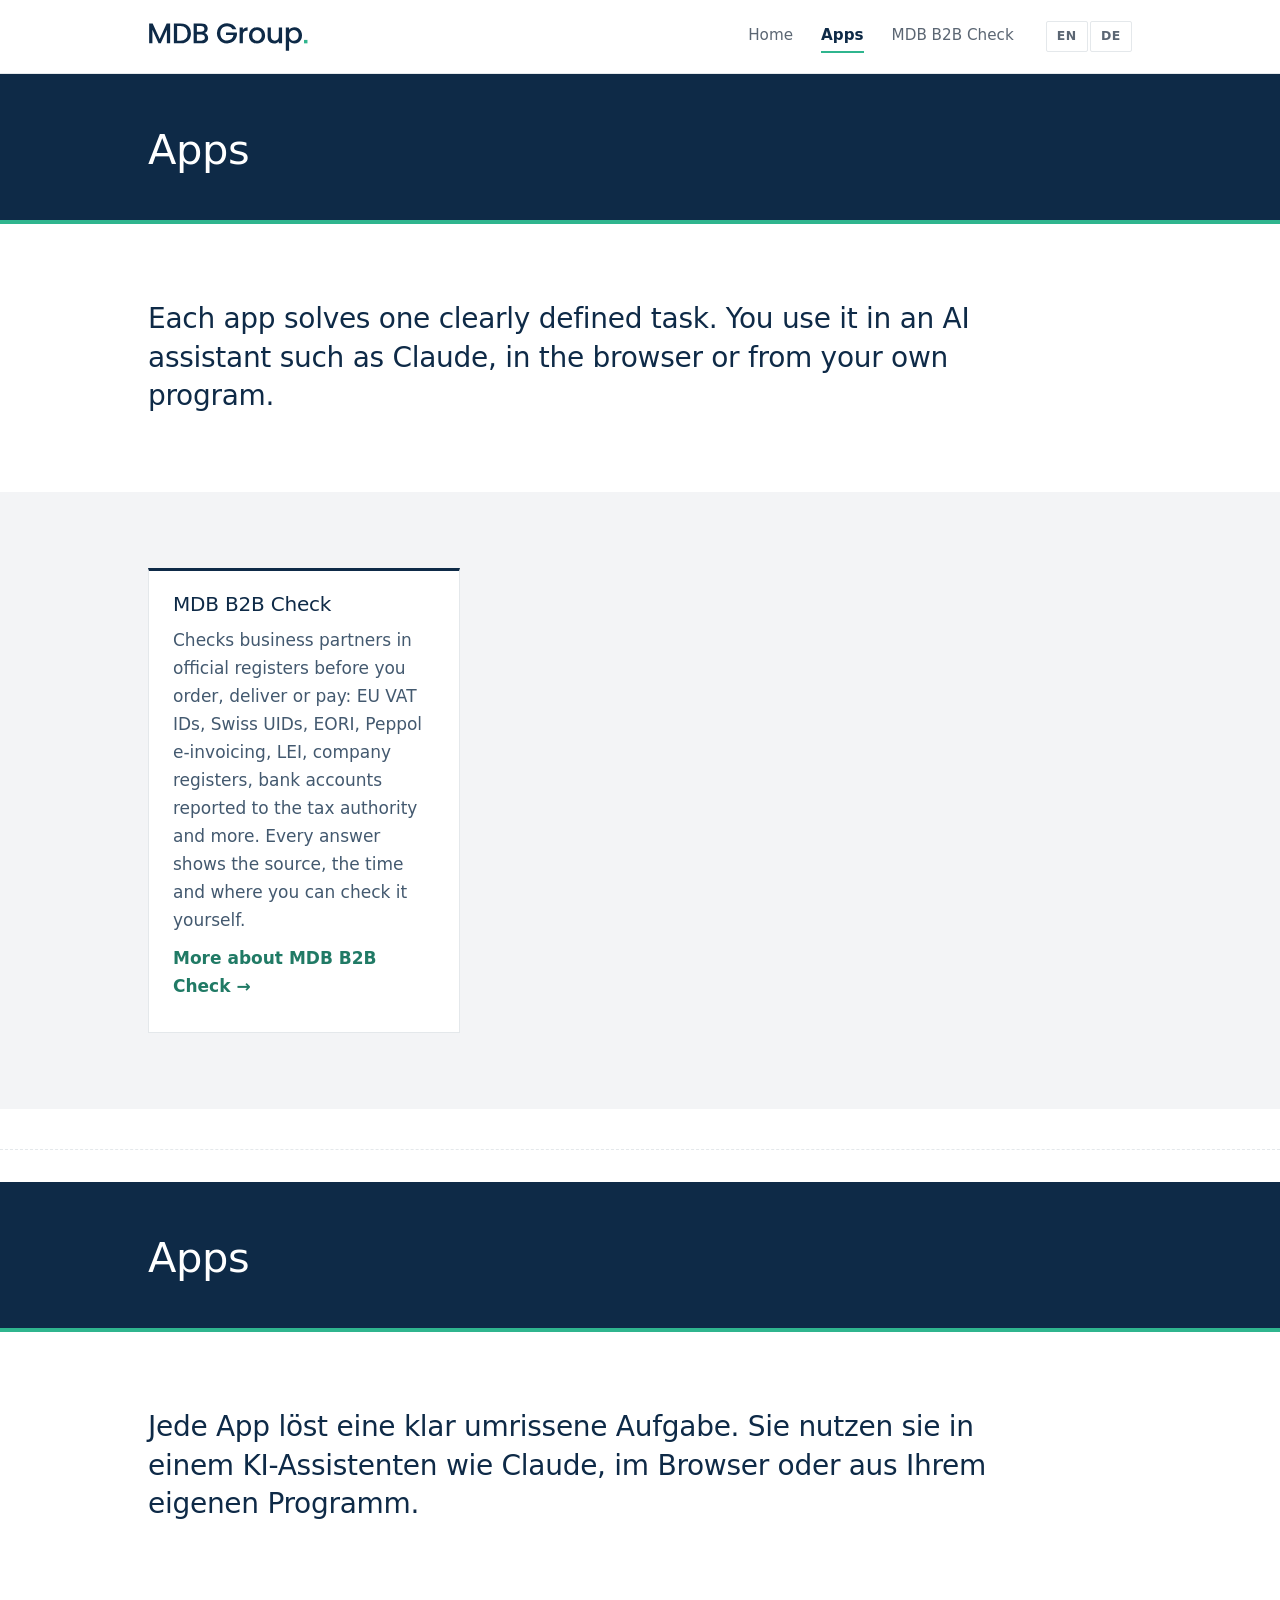
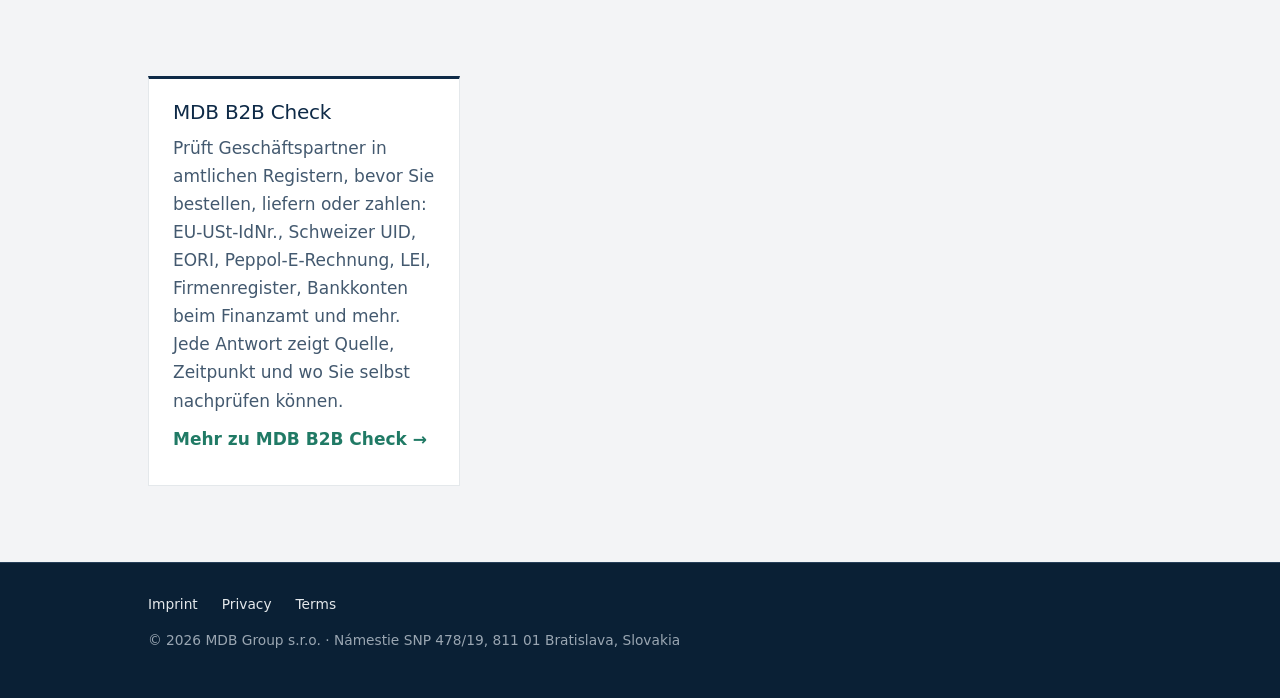
==== apps/index.html @ aedfeaa8 "Navigation: main menu Home, Apps, MDB B2B Check; breadcrumb and app menu on the app pages Marco's wi" ====
<!DOCTYPE html>
<html lang="en">
<head>
<meta charset="utf-8">
<meta http-equiv="Content-Security-Policy" content="default-src 'none'; script-src 'self'; style-src 'self'; img-src 'self' data:; font-src 'self'; manifest-src 'self'; base-uri 'none'; form-action 'none'">
<meta name="referrer" content="strict-origin-when-cross-origin">
<link rel="icon" href="/favicon.ico" sizes="48x48">
<link rel="icon" href="/favicon.svg" type="image/svg+xml">
<link rel="icon" href="/favicon-32.png" sizes="32x32" type="image/png">
<link rel="apple-touch-icon" href="/apple-touch-icon.png">
<link rel="manifest" href="/site.webmanifest">
<meta name="theme-color" content="#0E2A47">
<link rel="canonical" href="https://mdb-group.info/apps/">
<meta property="og:type" content="website">
<meta property="og:site_name" content="MDB Group">
<meta property="og:title" content="Apps – MDB Group">
<meta property="og:description" content="Apps by MDB Group: focused tools that solve one task each, in AI assistants such as Claude, in the browser and from your own programs.">
<meta property="og:url" content="https://mdb-group.info/apps/">
<meta property="og:image" content="https://mdb-group.info/og-image.png">
<meta property="og:image:width" content="1200">
<meta property="og:image:height" content="630">
<meta name="twitter:card" content="summary_large_image">
<meta name="viewport" content="width=device-width, initial-scale=1">
<title>Apps – MDB Group</title>
<meta name="description" content="Apps by MDB Group: focused tools that solve one task each, in AI assistants such as Claude, in the browser and from your own programs.">
<link rel="stylesheet" href="/assets/site.css">
<script src="/assets/lang.js"></script>
</head>
<body class="home app">
<a class="skip" href="#main"><span lang="en">Skip to content</span><span lang="de">Zum Inhalt</span></a>
<header><div class="wrap">
<a class="logo" href="/" aria-label="MDB Group, home"><svg aria-hidden="true" focusable="false" xmlns="http://www.w3.org/2000/svg" viewBox="3.5 25.6 563.0 104.6"><path d="M80.7 30.5V100.0H69.3V52.4L48.1 100.0H40.2L18.900000000000002 52.4V100.0H7.5V30.5H19.8L44.2 85.0L68.5 30.5ZM153.3 65.5Q153.3 76.1 148.75 83.9Q144.2 91.7 135.85 95.85Q127.5 100.0 116.4 100.0H93.7V30.5H116.4Q127.5 30.5 135.85 34.75Q144.2 39.0 148.75 46.95Q153.3 54.9 153.3 65.5ZM141.60000000000002 65.5Q141.60000000000002 53.4 135.10000000000002 46.599999999999994Q128.60000000000002 39.8 116.4 39.8H105.10000000000001V90.7H116.4Q128.60000000000002 90.7 135.10000000000002 84.1Q141.60000000000002 77.5 141.60000000000002 65.5ZM213.20000000000002 81.3Q213.20000000000002 86.6 210.45000000000002 90.85Q207.70000000000002 95.1 202.5 97.55Q197.3 100.0 190.40000000000003 100.0H162.60000000000002V30.5H189.10000000000002Q196.20000000000002 30.5 201.3 32.9Q206.40000000000003 35.3 209.00000000000003 39.349999999999994Q211.60000000000002 43.4 211.60000000000002 48.4Q211.60000000000002 54.4 208.40000000000003 58.4Q205.20000000000002 62.4 199.8 64.3Q205.40000000000003 65.3 209.3 70.19999999999999Q213.20000000000002 75.1 213.20000000000002 81.3ZM174.00000000000003 59.699999999999996H188.10000000000002Q193.70000000000002 59.699999999999996 196.85000000000002 57.14999999999999Q200.00000000000003 54.599999999999994 200.00000000000003 49.8Q200.00000000000003 45.099999999999994 196.85000000000002 42.449999999999996Q193.70000000000002 39.8 188.10000000000002 39.8H174.00000000000003ZM201.8 80.1Q201.8 75.0 198.3 72.0Q194.8 69.0 189.00000000000003 69.0H174.00000000000003V90.7H189.40000000000003Q195.20000000000002 90.7 198.5 87.9Q201.8 85.1 201.8 80.1ZM297.90000000000003 50.5Q295.20000000000005 45.3 290.40000000000003 42.65Q285.6 40.0 279.3 40.0Q272.40000000000003 40.0 267.0 43.099999999999994Q261.6 46.199999999999996 258.55 51.89999999999999Q255.50000000000003 57.599999999999994 255.50000000000003 65.1Q255.50000000000003 72.6 258.55 78.35Q261.6 84.1 267.0 87.19999999999999Q272.40000000000003 90.3 279.3 90.3Q288.6 90.3 294.40000000000003 85.1Q300.20000000000005 79.9 301.5 71.0H275.40000000000003V61.9H313.70000000000005V70.8Q312.6 78.9 307.95000000000005 85.7Q303.3 92.5 295.85 96.55Q288.40000000000003 100.6 279.3 100.6Q269.5 100.6 261.4 96.05Q253.3 91.5 248.55 83.4Q243.8 75.3 243.8 65.1Q243.8 54.9 248.55 46.8Q253.3 38.699999999999996 261.45000000000005 34.14999999999999Q269.6 29.599999999999994 279.3 29.599999999999994Q290.40000000000003 29.599999999999994 299.05000000000007 35.05Q307.70000000000005 40.5 311.6 50.5ZM350.8 44.0V55.8H347.90000000000003Q341.20000000000005 55.8 337.75 59.2Q334.3 62.6 334.3 71.0V100.0H322.90000000000003V44.9H334.3V52.9Q336.8 48.699999999999996 340.95000000000005 46.349999999999994Q345.1 44.0 350.8 44.0ZM355.6000000000001 72.4Q355.6000000000001 64.0 359.30000000000007 57.5Q363.00000000000006 51.0 369.4000000000001 47.5Q375.80000000000007 44.0 383.70000000000005 44.0Q391.6000000000001 44.0 398.0000000000001 47.5Q404.4000000000001 51.0 408.1000000000001 57.5Q411.80000000000007 64.0 411.80000000000007 72.4Q411.80000000000007 80.8 408.00000000000006 87.3Q404.20000000000005 93.8 397.6500000000001 97.35Q391.1000000000001 100.9 383.20000000000005 100.9Q375.4000000000001 100.9 369.1000000000001 97.35Q362.80000000000007 93.8 359.20000000000005 87.35Q355.6000000000001 80.9 355.6000000000001 72.4ZM400.1000000000001 72.4Q400.1000000000001 66.4 397.80000000000007 62.25Q395.50000000000006 58.099999999999994 391.70000000000005 56.0Q387.9000000000001 53.9 383.50000000000006 53.9Q379.1000000000001 53.9 375.3500000000001 56.0Q371.6000000000001 58.099999999999994 369.4000000000001 62.25Q367.20000000000005 66.4 367.20000000000005 72.4Q367.20000000000005 81.3 371.75000000000006 86.15Q376.30000000000007 91.0 383.20000000000005 91.0Q387.6000000000001 91.0 391.45000000000005 88.9Q395.30000000000007 86.8 397.70000000000005 82.6Q400.1000000000001 78.4 400.1000000000001 72.4ZM471.0000000000001 44.9V100.0H459.6000000000001V93.5Q456.9000000000001 96.9 452.55000000000007 98.85Q448.2000000000001 100.8 443.30000000000007 100.8Q436.80000000000007 100.8 431.6500000000001 98.1Q426.50000000000006 95.4 423.55000000000007 90.1Q420.6000000000001 84.8 420.6000000000001 77.3V44.9H431.9000000000001V75.6Q431.9000000000001 83.0 435.6000000000001 86.95Q439.30000000000007 90.9 445.7000000000001 90.9Q452.1000000000001 90.9 455.8500000000001 86.95Q459.6000000000001 83.0 459.6000000000001 75.6V44.9ZM514.6000000000001 44.0Q521.8000000000001 44.0 527.7500000000001 47.55Q533.7000000000002 51.099999999999994 537.1000000000001 57.5Q540.5000000000001 63.9 540.5000000000001 72.2Q540.5000000000001 80.5 537.1000000000001 87.05Q533.7000000000002 93.6 527.7500000000001 97.25Q521.8000000000001 100.9 514.6000000000001 100.9Q508.3000000000001 100.9 503.4000000000001 98.35Q498.5000000000001 95.8 495.4000000000001 92.0V126.2H484.0000000000001V44.9H495.4000000000001V53.0Q498.3000000000001 49.199999999999996 503.3000000000001 46.599999999999994Q508.3000000000001 44.0 514.6000000000001 44.0ZM512.1000000000001 53.9Q507.8000000000001 53.9 503.95000000000016 56.099999999999994Q500.10000000000014 58.3 497.7500000000001 62.49999999999999Q495.4000000000001 66.69999999999999 495.4000000000001 72.4Q495.4000000000001 78.1 497.7500000000001 82.35Q500.10000000000014 86.6 503.95000000000016 88.8Q507.8000000000001 91.0 512.1000000000001 91.0Q516.5000000000001 91.0 520.3500000000001 88.75Q524.2000000000002 86.5 526.5500000000002 82.2Q528.9000000000001 77.9 528.9000000000001 72.2Q528.9000000000001 66.5 526.5500000000002 62.349999999999994Q524.2000000000002 58.199999999999996 520.3500000000001 56.05Q516.5000000000001 53.9 512.1000000000001 53.9Z" fill="#0E2A47"/><rect x="547.5" y="88.0" width="12" height="12" fill="#2FB58E"/></svg></a>
<nav aria-label="Main"><a href="/"><span lang="en">Home</span><span lang="de">Start</span></a><a href="/apps/" aria-current="page"><span lang="en">Apps</span><span lang="de">Apps</span></a><a href="/apps/b2b-check/"><span lang="en">MDB B2B Check</span><span lang="de">MDB B2B Check</span></a></nav>
<div class="lang" role="group" aria-label="Language"><button type="button" data-l="en">EN</button><button type="button" data-l="de">DE</button></div>
</div></header>
<main id="main"><div lang="en">
<section class="pagehead"><div class="wrap"><h1>Apps</h1></div></section>
<section class="section"><div class="wrap"><p class="statement">Each app solves one clearly defined task. You use it in an AI assistant such as Claude, in the browser or from your own program.</p></div></section>
<section class="section tint"><div class="wrap"><div class="cards"><a class="card tile" href="/apps/b2b-check/"><h3>MDB B2B Check</h3><p>Checks business partners in official registers before you order, deliver or pay: EU VAT IDs, Swiss UIDs, EORI, Peppol e-invoicing, LEI, company registers, bank accounts reported to the tax authority and more. Every answer shows the source, the time and where you can check it yourself.</p><p class="more">More about MDB B2B Check →</p></a></div></div></section>
</div>
<div lang="de">
<section class="pagehead"><div class="wrap"><h1>Apps</h1></div></section>
<section class="section"><div class="wrap"><p class="statement">Jede App löst eine klar umrissene Aufgabe. Sie nutzen sie in einem KI-Assistenten wie Claude, im Browser oder aus Ihrem eigenen Programm.</p></div></section>
<section class="section tint"><div class="wrap"><div class="cards"><a class="card tile" href="/apps/b2b-check/"><h3>MDB B2B Check</h3><p>Prüft Geschäftspartner in amtlichen Registern, bevor Sie bestellen, liefern oder zahlen: EU-USt-IdNr., Schweizer UID, EORI, Peppol-E-Rechnung, LEI, Firmenregister, Bankkonten beim Finanzamt und mehr. Jede Antwort zeigt Quelle, Zeitpunkt und wo Sie selbst nachprüfen können.</p><p class="more">Mehr zu MDB B2B Check →</p></a></div></div></section>
</div></main>
<footer><div class="wrap"><a href="/imprint.html"><span lang="en">Imprint</span><span lang="de">Impressum</span></a><a href="/privacy.html"><span lang="en">Privacy</span><span lang="de">Datenschutz</span></a><a href="/terms.html"><span lang="en">Terms</span><span lang="de">Nutzungsbedingungen</span></a><p>© 2026 MDB Group s.r.o. · Námestie SNP 478/19, 811 01 Bratislava, Slovakia</p></div></footer>
</body>
</html>
---- assets/site.css ----
/* MDB Group website: shared stylesheet for the app pages. The first part is copied unchanged from index.html. */
@font-face{font-family:"Inter";src:url(/fonts/inter-400.woff2) format("woff2");font-weight:400;font-style:normal;font-display:swap}
@font-face{font-family:"Inter";src:url(/fonts/inter-600.woff2) format("woff2");font-weight:500 700;font-style:normal;font-display:swap}
@font-face{font-family:"Poppins";src:url(/fonts/poppins-500.woff2) format("woff2");font-weight:500;font-style:normal;font-display:swap}
@font-face{font-family:"Poppins";src:url(/fonts/poppins-700.woff2) format("woff2");font-weight:600 700;font-style:normal;font-display:swap}

:root{--petrol:#0E2A47;--deep:#0A2035;--amber:#2FB58E;--paper:#FFFFFF;--tint:#F3F4F6;--ink:#1B2430;--muted:#5B6673;--line:#E4E8EB;--accent:#207A65;
--sans:system-ui,-apple-system,"Segoe UI",Roboto,Helvetica,Arial,sans-serif}
*{box-sizing:border-box}
html{-webkit-text-size-adjust:100%}
body{margin:0;background:var(--paper);color:var(--ink);font-family:var(--sans);font-size:17px;line-height:1.65}
.wrap{max-width:1040px;margin:0 auto;padding:0 28px}
header{background:#fff;border-bottom:1px solid var(--line)}
header .wrap{display:flex;flex-wrap:wrap;gap:10px 32px;align-items:center;padding-top:20px;padding-bottom:20px}
.logo{display:flex;align-items:center;font-weight:700;font-size:1.2rem;letter-spacing:-.01em;color:var(--petrol);text-decoration:none}
.logo::before{content:"";width:16px;height:16px;background:var(--amber);margin-right:11px;border-radius:2px;box-shadow:6px 6px 0 -1px var(--petrol)}
nav{display:flex;flex-wrap:wrap;gap:4px 28px;font-size:.95rem;margin-left:auto}
nav a{color:var(--muted);text-decoration:none;padding:3px 0;border-bottom:2px solid transparent}
nav a:hover{color:var(--ink)}
nav a[aria-current]{color:var(--petrol);font-weight:600;border-bottom-color:var(--amber)}
.lang{display:flex;gap:2px}
.lang button{font:inherit;font-size:.78rem;font-weight:600;letter-spacing:.05em;padding:4px 10px;border:1px solid var(--line);background:#fff;color:var(--muted);cursor:pointer;border-radius:3px}
.lang button[aria-pressed="true"]{background:var(--petrol);border-color:var(--petrol);color:#fff}
h1,h2,h3{letter-spacing:-.02em;line-height:1.15}
p,ul,dl{margin:0 0 14px}
ul{padding-left:22px}
dl{display:grid;grid-template-columns:minmax(130px,max-content) 1fr;gap:8px 28px}
dt{color:var(--muted)}dd{margin:0}
a{color:var(--accent)}
.note{font-size:.85rem;color:var(--muted)}
.pagehead{background:var(--petrol);color:#fff;padding:52px 0 46px;border-bottom:4px solid var(--amber)}
.pagehead h1{font-size:2.6rem;font-weight:700;margin:0;color:#fff}
.pagehead [lang="de"]{border-color:#263F59}
body:not(.home) main{padding:48px 0 80px}
body:not(.home) main .wrap>div[lang]{max-width:780px}
body:not(.home) main h2{font-size:1.3rem;font-weight:700;color:var(--petrol);margin:36px 0 8px}
body:not(.home) main h3{font-size:1.05rem;margin:24px 0 6px}
.hero{background:var(--petrol);color:#FFFFFF;padding:84px 0 92px;overflow:hidden}
.hero .wrap{display:grid;grid-template-columns:1.3fr .7fr;gap:40px;align-items:center}
.eyebrow{font-size:.8rem;font-weight:700;letter-spacing:.16em;text-transform:uppercase;color:var(--amber);margin:0 0 22px}
.hero h1{font-size:3.4rem;line-height:1.07;letter-spacing:-.03em;font-weight:700;margin:0 0 26px;color:#fff}
.hero .lead{color:#E4E8EB;font-size:1.2rem;max-width:560px;margin:0 0 34px}
.btn{display:inline-block;background:var(--amber);color:var(--petrol);font-weight:700;text-decoration:none;padding:13px 26px;border-radius:3px}
.btn:hover{background:#4CBF9E}
.art{width:100%;height:auto;max-width:340px;justify-self:end}
.section{padding:76px 0}
.section.tint{background:var(--tint)}
.section.deep{background:var(--deep);color:#FFFFFF}
.label{font-size:.8rem;font-weight:700;letter-spacing:.16em;text-transform:uppercase;color:var(--accent);margin:0 0 18px}
.deep .label{color:var(--amber)}
.statement{font-size:1.75rem;line-height:1.38;letter-spacing:-.015em;font-weight:500;max-width:840px;margin:0;color:var(--petrol)}
.trio{display:grid;grid-template-columns:repeat(3,1fr);gap:44px;margin-top:8px}
.trio>div{border-top:3px solid var(--petrol);padding-top:20px}
.num{font-size:.9rem;font-weight:700;color:var(--accent);letter-spacing:.08em}
.trio h3{font-size:1.25rem;margin:6px 0 10px;color:var(--petrol)}
.trio p{color:#43596F;margin:0}
.platforms{display:flex;flex-wrap:wrap;gap:6px 14px;align-items:baseline;font-size:2.4rem;font-weight:700;letter-spacing:-.025em;color:var(--petrol);margin:0 0 20px}
.platforms i{font-style:normal;color:var(--amber)}
.section .note{max-width:700px}
.deep p{margin:0 0 10px}
.mail{font-size:2rem;font-weight:700;letter-spacing:-.02em;color:#fff;text-decoration:none;border-bottom:3px solid var(--amber)}
.mail:hover{color:var(--amber)}
.deep .sub{color:#C5CCD3;margin-bottom:22px}
footer{background:var(--deep);color:#9AA6B2;padding:30px 0 46px;font-size:.86rem;border-top:1px solid #263F59}
footer a{color:#E4E8EB;margin-right:24px;text-decoration:none}
footer a:hover{color:#fff;text-decoration:underline}
footer p{margin:14px 0 0}
html.js.en [lang="de"], html.js.de [lang="en"]{display:none}
[lang="de"]{border-top:1px dashed var(--line);margin-top:40px;padding-top:32px}
html.js [lang="de"]{border:0;margin:0;padding:0}
nav span[lang="de"],footer span[lang="de"]{border:0;margin:0;padding:0}
html:not(.js) nav span[lang="de"],html:not(.js) footer span[lang="de"]{display:none}
a:focus-visible,button:focus-visible{outline:2px solid var(--amber);outline-offset:3px}
@media (max-width:860px){.hero .wrap{grid-template-columns:1fr}.art{display:none}.hero h1{font-size:2.5rem}.trio{grid-template-columns:1fr;gap:30px}.platforms{font-size:1.8rem}.statement{font-size:1.4rem}.mail{font-size:1.4rem}nav{margin-left:0}.section{padding:52px 0}.hero{padding:56px 0 60px}}
@media (max-width:600px){dl{grid-template-columns:1fr;gap:2px}dt{margin-top:10px}.pagehead h1{font-size:2rem}}

:root[lang]{border:0!important;margin:0!important;padding:0!important}
.logo{display:block;line-height:0}.logo::before{display:none}.logo svg{height:46px;width:auto}
.skip{position:absolute;left:-9999px;top:0;background:#fff;color:var(--ink);padding:10px 16px;z-index:10}.skip:focus{left:12px;top:12px}
.nf{padding-top:72px;padding-bottom:96px;min-height:50vh}.nf p{max-width:620px;font-size:1.1rem}
@media print{header nav,.crumbs,.lang,.skip,.btn,.art,footer nav{display:none!important}
*{background:#fff!important;color:#000!important;box-shadow:none!important}
.pagehead,.hero,.section,.deep{padding:12px 0!important;border:0!important}
.pagehead h1,.hero h1{color:#000!important;font-size:22pt!important}
a{text-decoration:underline}a[href^="http"]::after{content:" (" attr(href) ")";font-size:9pt}
html.js.en [lang="de"],html.js.de [lang="en"]{display:none!important}
body{font-size:11pt}.wrap{max-width:none;padding:0}}

:root{--sans:"Inter",system-ui,-apple-system,"Segoe UI",Roboto,Helvetica,Arial,sans-serif;--head:"Poppins","Inter",system-ui,Arial,sans-serif}
h1,h2,.statement,.platforms,.mail{font-family:var(--head)}
h1,h2,h3{letter-spacing:-.01em}
.hero h1{font-weight:700;letter-spacing:-.02em}
.pagehead h1{font-weight:500}
body:not(.home) main h2{font-weight:500;font-size:1.35rem}
.statement{font-weight:500;letter-spacing:-.01em}
.platforms{font-weight:500;letter-spacing:-.01em}
.platforms i{color:#279779}
.mail{font-weight:500}
.logo svg{height:30px;width:auto}
nav a[aria-current]{border-bottom-color:#2FB58E}
.btn{border-radius:2px}
.lang button{border-radius:2px}
.trio>div{border-top-color:#0E2A47}
a:focus-visible,button:focus-visible{outline-color:#279779}
.deep a:focus-visible,.hero a:focus-visible,footer a:focus-visible{outline-color:#2FB58E}
.art{max-width:300px}

/* ---------- App pages (A3, step W1) ---------- */
.btn2{display:inline-block;background:transparent;color:#fff;font-weight:700;text-decoration:none;padding:12px 24px;border:1px solid #fff;border-radius:2px}
.btn2:hover{background:#fff;color:var(--petrol)}
.btns{display:flex;flex-wrap:wrap;gap:12px}
.product .wrap{grid-template-columns:1.15fr .85fr;align-items:start}
.product h1{font-size:2.8rem}
.cards{display:grid;grid-template-columns:repeat(3,1fr);gap:24px}
.card{background:#fff;border:1px solid var(--line);border-top:3px solid var(--petrol);padding:22px 24px}
.card h2,.card h3{font-family:var(--head);font-weight:500;font-size:1.25rem;color:var(--petrol);margin:0 0 10px}
.card p,.card ul{color:#43596F;margin:0 0 10px}
.card ul{padding-left:18px}
.card li{margin:0 0 4px}
/* Breadcrumb and menu of an app (below the header on the pages of an app) */
.crumbs{background:var(--tint);border-bottom:1px solid var(--line);font-size:.875rem}
.crumbs .wrap{display:flex;flex-wrap:wrap;gap:6px 28px;align-items:center;justify-content:space-between;padding-top:10px;padding-bottom:10px}
.crumbs nav{margin:0;font-size:inherit;gap:4px 22px}
.crumbs ol{list-style:none;display:flex;flex-wrap:wrap;gap:4px 8px;margin:0;padding:0}
.crumbs li+li::before{content:"\203A";margin-right:8px;color:var(--muted)}
.crumbs ol a{text-decoration:underline;text-underline-offset:2px}
.crumbs ol [aria-current]{color:var(--petrol);font-weight:600}
.crumbs span[lang="de"]{border:0;margin:0;padding:0}
html:not(.js) .crumbs span[lang="de"]{display:none}
footer a[aria-current]{font-weight:600}
.tile{display:block;text-decoration:none;color:inherit}
.tile:hover h3,.tile:focus-visible h3{text-decoration:underline}
.tile .more{color:var(--accent);font-weight:600}
.facts{margin:0}
.facts dt{color:var(--petrol);font-weight:600}
.facts dd{margin:0 0 12px;color:#43596F}
.steps-list{padding-left:22px}
.steps-list li{margin:0 0 8px}
code,.addr{font-family:ui-monospace,SFMono-Regular,Menlo,Consolas,monospace;font-size:.92em;background:var(--tint);padding:2px 6px;border-radius:2px}
.addr{display:block;padding:12px 14px;font-size:1rem;word-break:break-all;border:1px solid var(--line);margin:0 0 14px}
/* try-it box */
.try{background:#fff;color:var(--ink);padding:22px 24px;border-radius:2px}
.try .label{color:var(--muted);letter-spacing:.08em;margin:0 0 10px}
.try form{display:flex;gap:10px;margin:0 0 12px}
.try input{flex:1;min-width:0;font:inherit;font-size:1.05rem;padding:11px 12px;border:1px solid #9AA6B2;border-radius:2px;color:var(--ink);background:#fff}
.try input:focus-visible{outline:2px solid #279779;outline-offset:1px}
.try button{font:inherit;font-weight:700;background:var(--amber);color:var(--petrol);border:0;padding:11px 20px;border-radius:2px;cursor:pointer}
.try button:hover{background:#4CBF9E}
.try button:disabled{opacity:.6;cursor:wait}
.try .hint{font-size:.85rem;color:var(--muted);margin:10px 0 0}
html:not(.js) .try form{display:none}
.out{border-top:1px solid var(--line);padding-top:12px;margin-top:4px}
.out:empty{display:none}
.res-head{display:flex;justify-content:space-between;gap:10px;align-items:flex-start}
.res-num{font-weight:600;color:var(--petrol)}
.res-name{font-weight:600;margin:6px 0 0}
.res-addr{white-space:pre-line;color:#43596F;margin:0}
.res-note{font-size:.9rem;color:#43596F;margin:8px 0 0}
.res-src{font-size:.85rem;color:var(--muted);margin:8px 0 0}
.res-err{color:#A3352B;margin:0}
.res-steps{font-size:.85rem;color:var(--muted);margin:6px 0 0}
.res-steps summary{cursor:pointer}
.res-steps ol{margin:6px 0 0;padding-left:20px}
/* result marks: always a word, never only a colour */
.mark{display:inline-block;font-size:.8rem;font-weight:700;padding:3px 9px;border-radius:2px;white-space:nowrap}
.mark.valid{color:#207A65;background:#E6F5F0}
.mark.unavailable{color:#8A5A00;background:#FBF1DC}
.mark.invalid{color:#A3352B;background:#FBE9E7}
.mark.format_error,.mark.unsupported{color:#5B6673;background:#F3F4F6}
@media (max-width:860px){.product .wrap{grid-template-columns:1fr}.product h1{font-size:2.2rem}.cards{grid-template-columns:1fr}}
@media (max-width:480px){.try form{flex-direction:column}.btns a{width:100%;text-align:center}}
@media print{.try{display:none!important}}
.narrow{max-width:780px}
.app .section h2{font-family:var(--head);font-weight:500;font-size:1.35rem;color:var(--petrol);margin:36px 0 8px}
.app .section .narrow>h2:first-child{margin-top:0}
.app .pagehead h1{font-weight:500}
/* footer links are written without spaces between them; inline-block lets them wrap on narrow screens */
footer a{display:inline-block}
@media (max-width:400px){.pagehead h1{font-size:1.6rem;-webkit-hyphens:auto;hyphens:auto}}
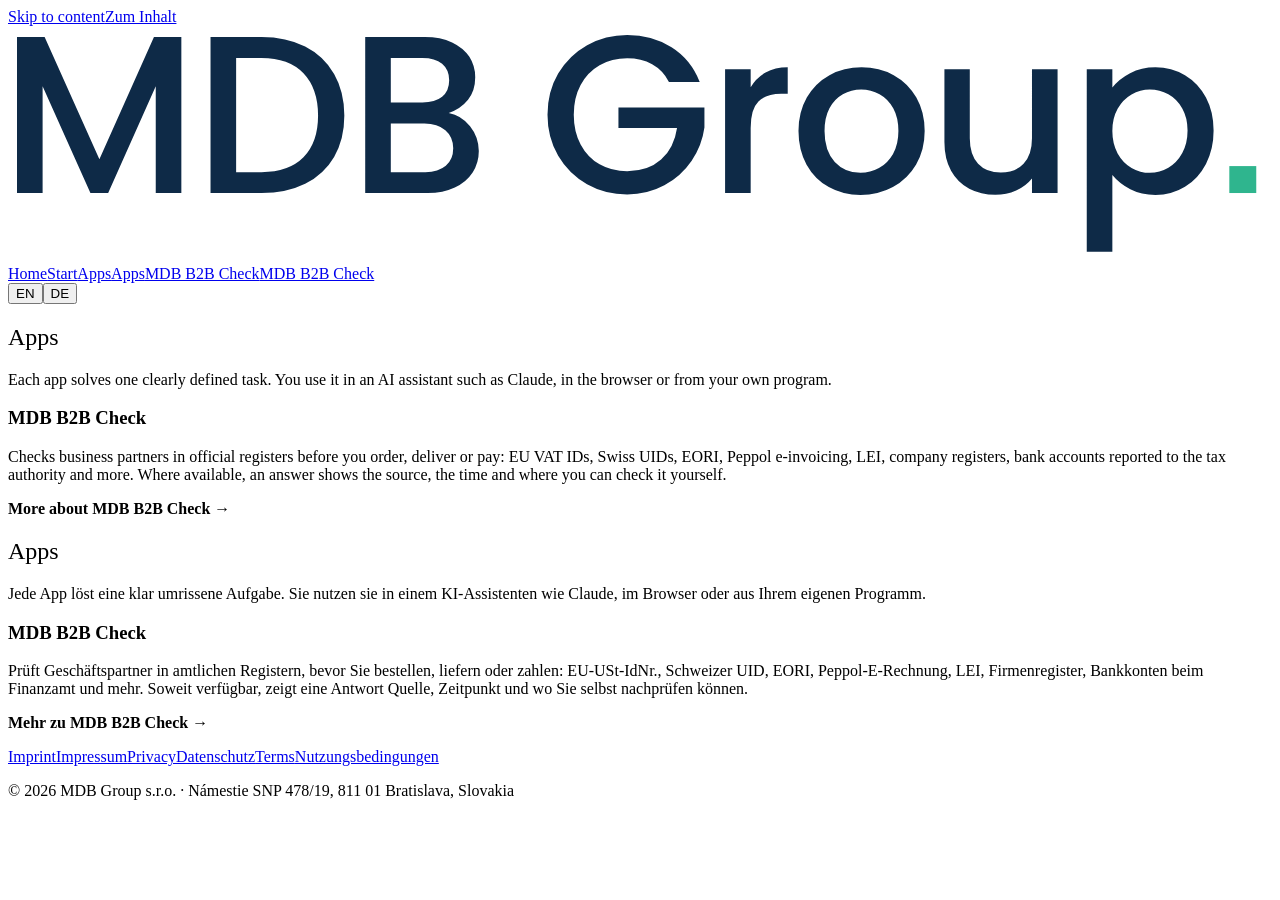
==== commit d38af308: "Privacy and product page: report corrections 1 and 2 (#395), state after MDB-apps #390 Log lines, in" ====
--- a/apps/index.html
+++ b/apps/index.html
@@ -36,12 +36,12 @@
 <main id="main"><div lang="en">
 <section class="pagehead"><div class="wrap"><h1>Apps</h1></div></section>
 <section class="section"><div class="wrap"><p class="statement">Each app solves one clearly defined task. You use it in an AI assistant such as Claude, in the browser or from your own program.</p></div></section>
-<section class="section tint"><div class="wrap"><div class="cards"><a class="card tile" href="/apps/b2b-check/"><h3>MDB B2B Check</h3><p>Checks business partners in official registers before you order, deliver or pay: EU VAT IDs, Swiss UIDs, EORI, Peppol e-invoicing, LEI, company registers, bank accounts reported to the tax authority and more. Every answer shows the source, the time and where you can check it yourself.</p><p class="more">More about MDB B2B Check →</p></a></div></div></section>
+<section class="section tint"><div class="wrap"><div class="cards"><a class="card tile" href="/apps/b2b-check/"><h3>MDB B2B Check</h3><p>Checks business partners in official registers before you order, deliver or pay: EU VAT IDs, Swiss UIDs, EORI, Peppol e-invoicing, LEI, company registers, bank accounts reported to the tax authority and more. Where available, an answer shows the source, the time and where you can check it yourself.</p><p class="more">More about MDB B2B Check →</p></a></div></div></section>
 </div>
 <div lang="de">
 <section class="pagehead"><div class="wrap"><h1>Apps</h1></div></section>
 <section class="section"><div class="wrap"><p class="statement">Jede App löst eine klar umrissene Aufgabe. Sie nutzen sie in einem KI-Assistenten wie Claude, im Browser oder aus Ihrem eigenen Programm.</p></div></section>
-<section class="section tint"><div class="wrap"><div class="cards"><a class="card tile" href="/apps/b2b-check/"><h3>MDB B2B Check</h3><p>Prüft Geschäftspartner in amtlichen Registern, bevor Sie bestellen, liefern oder zahlen: EU-USt-IdNr., Schweizer UID, EORI, Peppol-E-Rechnung, LEI, Firmenregister, Bankkonten beim Finanzamt und mehr. Jede Antwort zeigt Quelle, Zeitpunkt und wo Sie selbst nachprüfen können.</p><p class="more">Mehr zu MDB B2B Check →</p></a></div></div></section>
+<section class="section tint"><div class="wrap"><div class="cards"><a class="card tile" href="/apps/b2b-check/"><h3>MDB B2B Check</h3><p>Prüft Geschäftspartner in amtlichen Registern, bevor Sie bestellen, liefern oder zahlen: EU-USt-IdNr., Schweizer UID, EORI, Peppol-E-Rechnung, LEI, Firmenregister, Bankkonten beim Finanzamt und mehr. Soweit verfügbar, zeigt eine Antwort Quelle, Zeitpunkt und wo Sie selbst nachprüfen können.</p><p class="more">Mehr zu MDB B2B Check →</p></a></div></div></section>
 </div></main>
 <footer><div class="wrap"><a href="/imprint.html"><span lang="en">Imprint</span><span lang="de">Impressum</span></a><a href="/privacy.html"><span lang="en">Privacy</span><span lang="de">Datenschutz</span></a><a href="/terms.html"><span lang="en">Terms</span><span lang="de">Nutzungsbedingungen</span></a><p>© 2026 MDB Group s.r.o. · Námestie SNP 478/19, 811 01 Bratislava, Slovakia</p></div></footer>
 </body>
--- a/assets/site.css
+++ b/assets/site.css
@@ -1,133 +1,26 @@
-/* MDB Group website: shared stylesheet for the app pages. The first part is copied unchanged from index.html. */
-@font-face{font-family:"Inter";src:url(/fonts/inter-400.woff2) format("woff2");font-weight:400;font-style:normal;font-display:swap}
-@font-face{font-family:"Inter";src:url(/fonts/inter-600.woff2) format("woff2");font-weight:500 700;font-style:normal;font-display:swap}
-@font-face{font-family:"Poppins";src:url(/fonts/poppins-500.woff2) format("woff2");font-weight:500;font-style:normal;font-display:swap}
-@font-face{font-family:"Poppins";src:url(/fonts/poppins-700.woff2) format("woff2");font-weight:600 700;font-style:normal;font-display:swap}
-
-:root{--petrol:#0E2A47;--deep:#0A2035;--amber:#2FB58E;--paper:#FFFFFF;--tint:#F3F4F6;--ink:#1B2430;--muted:#5B6673;--line:#E4E8EB;--accent:#207A65;
---sans:system-ui,-apple-system,"Segoe UI",Roboto,Helvetica,Arial,sans-serif}
-*{box-sizing:border-box}
-html{-webkit-text-size-adjust:100%}
-body{margin:0;background:var(--paper);color:var(--ink);font-family:var(--sans);font-size:17px;line-height:1.65}
-.wrap{max-width:1040px;margin:0 auto;padding:0 28px}
-header{background:#fff;border-bottom:1px solid var(--line)}
-header .wrap{display:flex;flex-wrap:wrap;gap:10px 32px;align-items:center;padding-top:20px;padding-bottom:20px}
-.logo{display:flex;align-items:center;font-weight:700;font-size:1.2rem;letter-spacing:-.01em;color:var(--petrol);text-decoration:none}
-.logo::before{content:"";width:16px;height:16px;background:var(--amber);margin-right:11px;border-radius:2px;box-shadow:6px 6px 0 -1px var(--petrol)}
-nav{display:flex;flex-wrap:wrap;gap:4px 28px;font-size:.95rem;margin-left:auto}
-nav a{color:var(--muted);text-decoration:none;padding:3px 0;border-bottom:2px solid transparent}
-nav a:hover{color:var(--ink)}
-nav a[aria-current]{color:var(--petrol);font-weight:600;border-bottom-color:var(--amber)}
-.lang{display:flex;gap:2px}
-.lang button{font:inherit;font-size:.78rem;font-weight:600;letter-spacing:.05em;padding:4px 10px;border:1px solid var(--line);background:#fff;color:var(--muted);cursor:pointer;border-radius:3px}
-.lang button[aria-pressed="true"]{background:var(--petrol);border-color:var(--petrol);color:#fff}
-h1,h2,h3{letter-spacing:-.02em;line-height:1.15}
-p,ul,dl{margin:0 0 14px}
-ul{padding-left:22px}
-dl{display:grid;grid-template-columns:minmax(130px,max-content) 1fr;gap:8px 28px}
-dt{color:var(--muted)}dd{margin:0}
-a{color:var(--accent)}
-.note{font-size:.85rem;color:var(--muted)}
-.pagehead{background:var(--petrol);color:#fff;padding:52px 0 46px;border-bottom:4px solid var(--amber)}
-.pagehead h1{font-size:2.6rem;font-weight:700;margin:0;color:#fff}
-.pagehead [lang="de"]{border-color:#263F59}
-body:not(.home) main{padding:48px 0 80px}
-body:not(.home) main .wrap>div[lang]{max-width:780px}
-body:not(.home) main h2{font-size:1.3rem;font-weight:700;color:var(--petrol);margin:36px 0 8px}
-body:not(.home) main h3{font-size:1.05rem;margin:24px 0 6px}
-.hero{background:var(--petrol);color:#FFFFFF;padding:84px 0 92px;overflow:hidden}
-.hero .wrap{display:grid;grid-template-columns:1.3fr .7fr;gap:40px;align-items:center}
-.eyebrow{font-size:.8rem;font-weight:700;letter-spacing:.16em;text-transform:uppercase;color:var(--amber);margin:0 0 22px}
-.hero h1{font-size:3.4rem;line-height:1.07;letter-spacing:-.03em;font-weight:700;margin:0 0 26px;color:#fff}
-.hero .lead{color:#E4E8EB;font-size:1.2rem;max-width:560px;margin:0 0 34px}
-.btn{display:inline-block;background:var(--amber);color:var(--petrol);font-weight:700;text-decoration:none;padding:13px 26px;border-radius:3px}
-.btn:hover{background:#4CBF9E}
-.art{width:100%;height:auto;max-width:340px;justify-self:end}
-.section{padding:76px 0}
-.section.tint{background:var(--tint)}
-.section.deep{background:var(--deep);color:#FFFFFF}
-.label{font-size:.8rem;font-weight:700;letter-spacing:.16em;text-transform:uppercase;color:var(--accent);margin:0 0 18px}
-.deep .label{color:var(--amber)}
-.statement{font-size:1.75rem;line-height:1.38;letter-spacing:-.015em;font-weight:500;max-width:840px;margin:0;color:var(--petrol)}
-.trio{display:grid;grid-template-columns:repeat(3,1fr);gap:44px;margin-top:8px}
-.trio>div{border-top:3px solid var(--petrol);padding-top:20px}
-.num{font-size:.9rem;font-weight:700;color:var(--accent);letter-spacing:.08em}
-.trio h3{font-size:1.25rem;margin:6px 0 10px;color:var(--petrol)}
-.trio p{color:#43596F;margin:0}
-.platforms{display:flex;flex-wrap:wrap;gap:6px 14px;align-items:baseline;font-size:2.4rem;font-weight:700;letter-spacing:-.025em;color:var(--petrol);margin:0 0 20px}
-.platforms i{font-style:normal;color:var(--amber)}
-.section .note{max-width:700px}
-.deep p{margin:0 0 10px}
-.mail{font-size:2rem;font-weight:700;letter-spacing:-.02em;color:#fff;text-decoration:none;border-bottom:3px solid var(--amber)}
-.mail:hover{color:var(--amber)}
-.deep .sub{color:#C5CCD3;margin-bottom:22px}
-footer{background:var(--deep);color:#9AA6B2;padding:30px 0 46px;font-size:.86rem;border-top:1px solid #263F59}
-footer a{color:#E4E8EB;margin-right:24px;text-decoration:none}
-footer a:hover{color:#fff;text-decoration:underline}
-footer p{margin:14px 0 0}
-html.js.en [lang="de"], html.js.de [lang="en"]{display:none}
-[lang="de"]{border-top:1px dashed var(--line);margin-top:40px;padding-top:32px}
-html.js [lang="de"]{border:0;margin:0;padding:0}
-nav span[lang="de"],footer span[lang="de"]{border:0;margin:0;padding:0}
-html:not(.js) nav span[lang="de"],html:not(.js) footer span[lang="de"]{display:none}
-a:focus-visible,button:focus-visible{outline:2px solid var(--amber);outline-offset:3px}
-@media (max-width:860px){.hero .wrap{grid-template-columns:1fr}.art{display:none}.hero h1{font-size:2.5rem}.trio{grid-template-columns:1fr;gap:30px}.platforms{font-size:1.8rem}.statement{font-size:1.4rem}.mail{font-size:1.4rem}nav{margin-left:0}.section{padding:52px 0}.hero{padding:56px 0 60px}}
-@media (max-width:600px){dl{grid-template-columns:1fr;gap:2px}dt{margin-top:10px}.pagehead h1{font-size:2rem}}
-
-:root[lang]{border:0!important;margin:0!important;padding:0!important}
-.logo{display:block;line-height:0}.logo::before{display:none}.logo svg{height:46px;width:auto}
-.skip{position:absolute;left:-9999px;top:0;background:#fff;color:var(--ink);padding:10px 16px;z-index:10}.skip:focus{left:12px;top:12px}
-.nf{padding-top:72px;padding-bottom:96px;min-height:50vh}.nf p{max-width:620px;font-size:1.1rem}
-@media print{header nav,.crumbs,.lang,.skip,.btn,.art,footer nav{display:none!important}
-*{background:#fff!important;color:#000!important;box-shadow:none!important}
-.pagehead,.hero,.section,.deep{padding:12px 0!important;border:0!important}
-.pagehead h1,.hero h1{color:#000!important;font-size:22pt!important}
-a{text-decoration:underline}a[href^="http"]::after{content:" (" attr(href) ")";font-size:9pt}
-html.js.en [lang="de"],html.js.de [lang="en"]{display:none!important}
-body{font-size:11pt}.wrap{max-width:none;padding:0}}
-
-:root{--sans:"Inter",system-ui,-apple-system,"Segoe UI",Roboto,Helvetica,Arial,sans-serif;--head:"Poppins","Inter",system-ui,Arial,sans-serif}
-h1,h2,.statement,.platforms,.mail{font-family:var(--head)}
-h1,h2,h3{letter-spacing:-.01em}
-.hero h1{font-weight:700;letter-spacing:-.02em}
-.pagehead h1{font-weight:500}
-body:not(.home) main h2{font-weight:500;font-size:1.35rem}
-.statement{font-weight:500;letter-spacing:-.01em}
-.platforms{font-weight:500;letter-spacing:-.01em}
-.platforms i{color:#279779}
-.mail{font-weight:500}
-.logo svg{height:30px;width:auto}
-nav a[aria-current]{border-bottom-color:#2FB58E}
-.btn{border-radius:2px}
-.lang button{border-radius:2px}
-.trio>div{border-top-color:#0E2A47}
-a:focus-visible,button:focus-visible{outline-color:#279779}
-.deep a:focus-visible,.hero a:focus-visible,footer a:focus-visible{outline-color:#2FB58E}
-.art{max-width:300px}
-
-/* ---------- App pages (A3, step W1) ---------- */
-.btn2{display:inline-block;background:transparent;color:#fff;font-weight:700;text-decoration:none;padding:12px 24px;border:1px solid #fff;border-radius:2px}
-.btn2:hover{background:#fff;color:var(--petrol)}
-.btns{display:flex;flex-wrap:wrap;gap:12px}
-.product .wrap{grid-template-columns:1.15fr .85fr;align-items:start}
-.product h1{font-size:2.8rem}
-.cards{display:grid;grid-template-columns:repeat(3,1fr);gap:24px}
-.card{background:#fff;border:1px solid var(--line);border-top:3px solid var(--petrol);padding:22px 24px}
-.card h2,.card h3{font-family:var(--head);font-weight:500;font-size:1.25rem;color:var(--petrol);margin:0 0 10px}
-.card p,.card ul{color:#43596F;margin:0 0 10px}
-.card ul{padding-left:18px}
-.card li{margin:0 0 4px}
-/* Breadcrumb and menu of an app (below the header on the pages of an app) */
-.crumbs{background:var(--tint);border-bottom:1px solid var(--line);font-size:.875rem}
-.crumbs .wrap{display:flex;flex-wrap:wrap;gap:6px 28px;align-items:center;justify-content:space-between;padding-top:10px;padding-bottom:10px}
-.crumbs nav{margin:0;font-size:inherit;gap:4px 22px}
-.crumbs ol{list-style:none;display:flex;flex-wrap:wrap;gap:4px 8px;margin:0;padding:0}
-.crumbs li+li::before{content:"\203A";margin-right:8px;color:var(--muted)}
-.crumbs ol a{text-decoration:underline;text-underline-offset:2px}
-.crumbs ol [aria-current]{color:var(--petrol);font-weight:600}
-.crumbs span[lang="de"]{border:0;margin:0;padding:0}
-html:not(.js) .crumbs span[lang="de"]{display:none}
-footer a[aria-current]{font-weight:600}
+/* MDB Group website: rules of the app pages only (countries page, try-it box, result marks). Loaded after assets/mdb.css. */
+/* Page «Countries» */
+.how{padding-left:20px}.how li{margin:0 0 8px}
+.csearch{margin:0 0 14px}.csearch input{font:inherit;padding:8px 10px;border:1px solid var(--line);border-radius:3px;width:260px;max-width:100%;margin-left:8px}
+#ccount{color:var(--muted);font-size:.9rem;margin-left:10px}
+.ctab{overflow-x:auto;background:#fff;border:1px solid var(--line)}
+.ctab table{border-collapse:collapse;font-size:.88rem;min-width:820px;width:100%}
+.ctab th,.ctab td{border-bottom:1px solid var(--line);padding:7px 10px;text-align:left;vertical-align:top}
+.ctab thead th{background:var(--petrol);color:#fff;font-weight:600;position:sticky;top:0}
+.ctab thead small{display:block;font-weight:400;opacity:.75}
+.ctab tbody th{font-weight:600;color:var(--petrol);white-space:nowrap}
+.ctab td{color:#43596F}.ctab td.calc{color:var(--accent);font-weight:700}
+.ctab span[lang="de"],.legend span[lang="de"],.section.tint h2 span[lang="de"],.section.tint p span[lang="de"],.csearch span[lang="de"]{border:0;margin:0;padding:0}
+html:not(.js) .ctab span[lang="de"]{display:none}
+.legend{list-style:none;padding:0;columns:2;column-gap:32px}.legend li{margin:0 0 8px;break-inside:avoid;display:grid;grid-template-columns:130px 1fr;gap:10px}.legend b{color:var(--petrol)}
+@media (max-width:700px){.legend{columns:1}}
+.listed{margin-top:24px;background:#fff;border:1px solid var(--line);border-top:3px solid var(--petrol);padding:22px 24px}
+.listed h2{font-family:var(--head);font-weight:500;font-size:1.25rem;color:var(--petrol);margin:0 0 14px}
+.listed ul{list-style:none;margin:0;padding:0;display:grid;grid-template-columns:repeat(2,1fr);gap:14px 24px}
+.listed li{border-left:3px solid var(--accent);padding:2px 0 2px 14px}
+.listed li a{font-weight:600}
+.listed li span{display:block;color:#43596F}
+.listed .more{margin:16px 0 0;font-size:.95rem}
 .tile{display:block;text-decoration:none;color:inherit}
 .tile:hover h3,.tile:focus-visible h3{text-decoration:underline}
 .tile .more{color:var(--accent);font-weight:600}
@@ -167,7 +60,7 @@
 .mark.unavailable{color:#8A5A00;background:#FBF1DC}
 .mark.invalid{color:#A3352B;background:#FBE9E7}
 .mark.format_error,.mark.unsupported{color:#5B6673;background:#F3F4F6}
-@media (max-width:860px){.product .wrap{grid-template-columns:1fr}.product h1{font-size:2.2rem}.cards{grid-template-columns:1fr}}
+@media (max-width:860px){.product .wrap{grid-template-columns:1fr}.product h1{font-size:2.2rem}.cards{grid-template-columns:1fr}.listed ul{grid-template-columns:1fr}}
 @media (max-width:480px){.try form{flex-direction:column}.btns a{width:100%;text-align:center}}
 @media print{.try{display:none!important}}
 .narrow{max-width:780px}
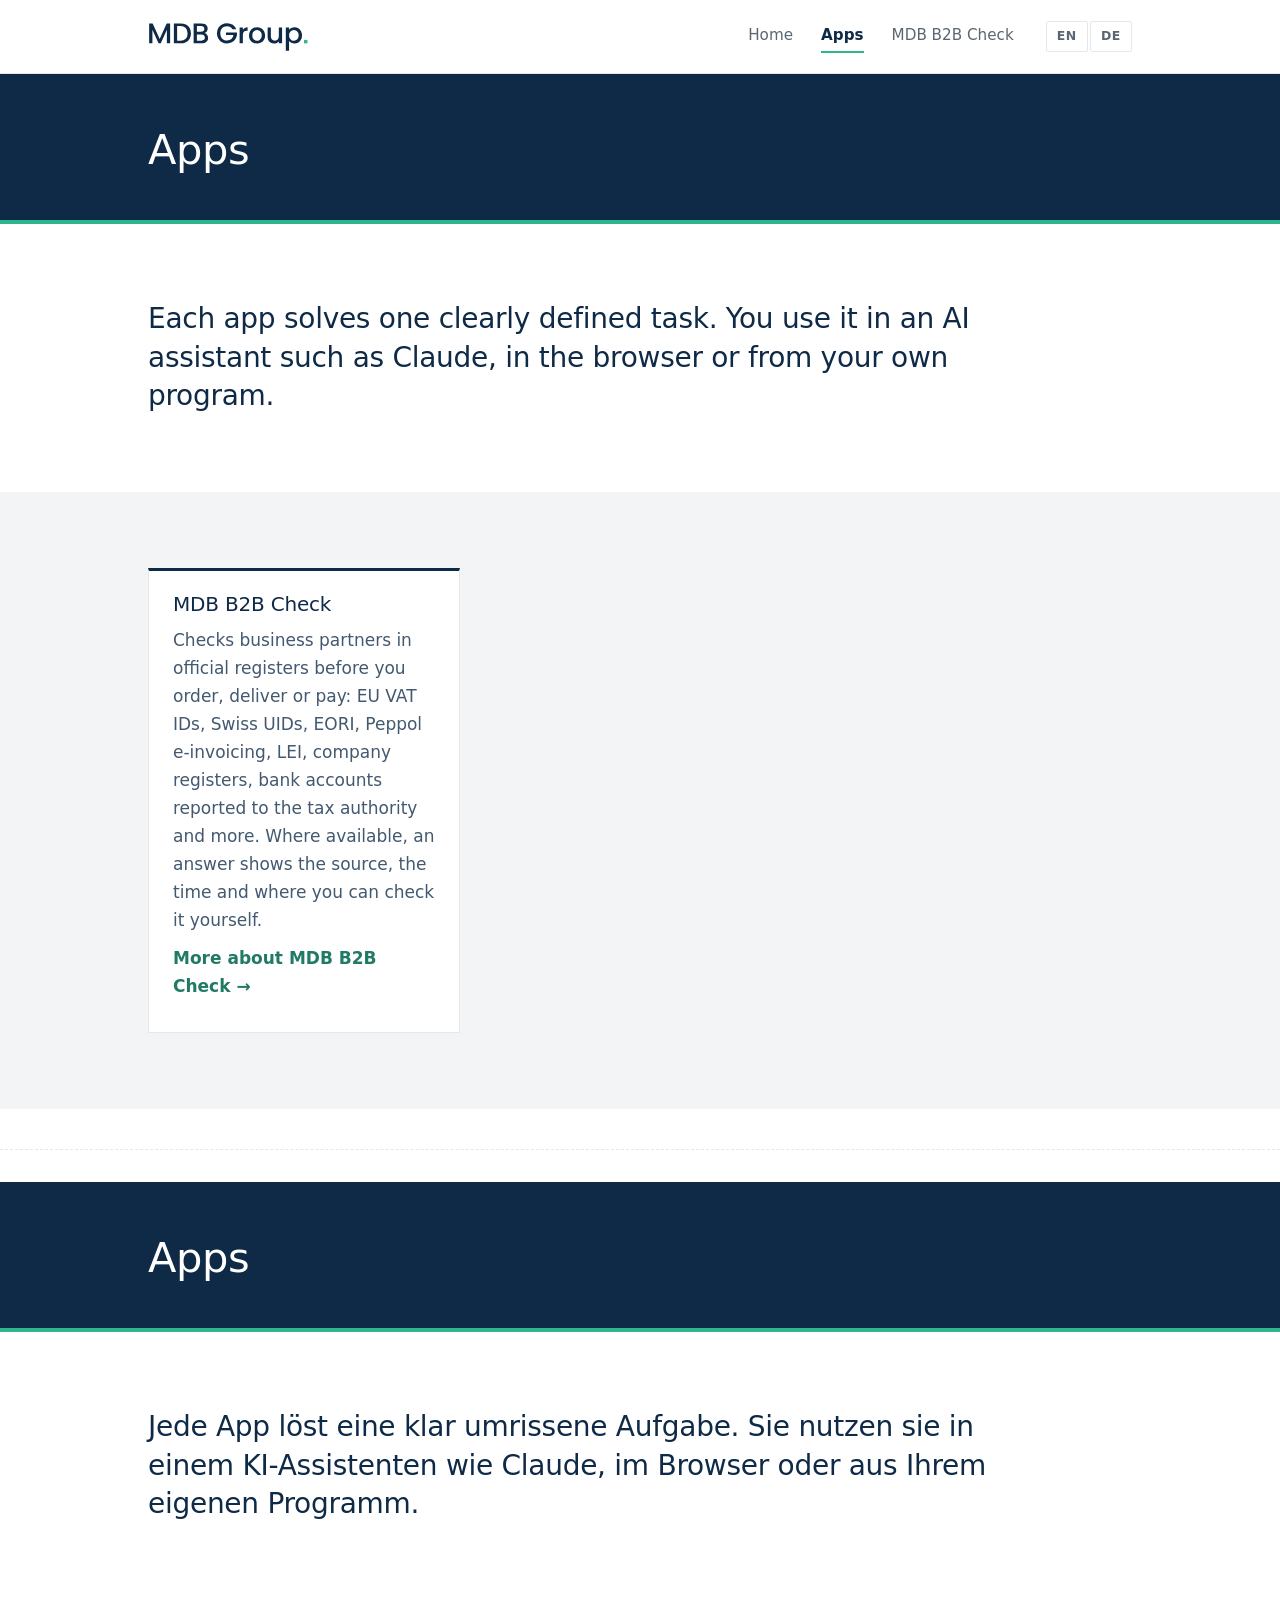
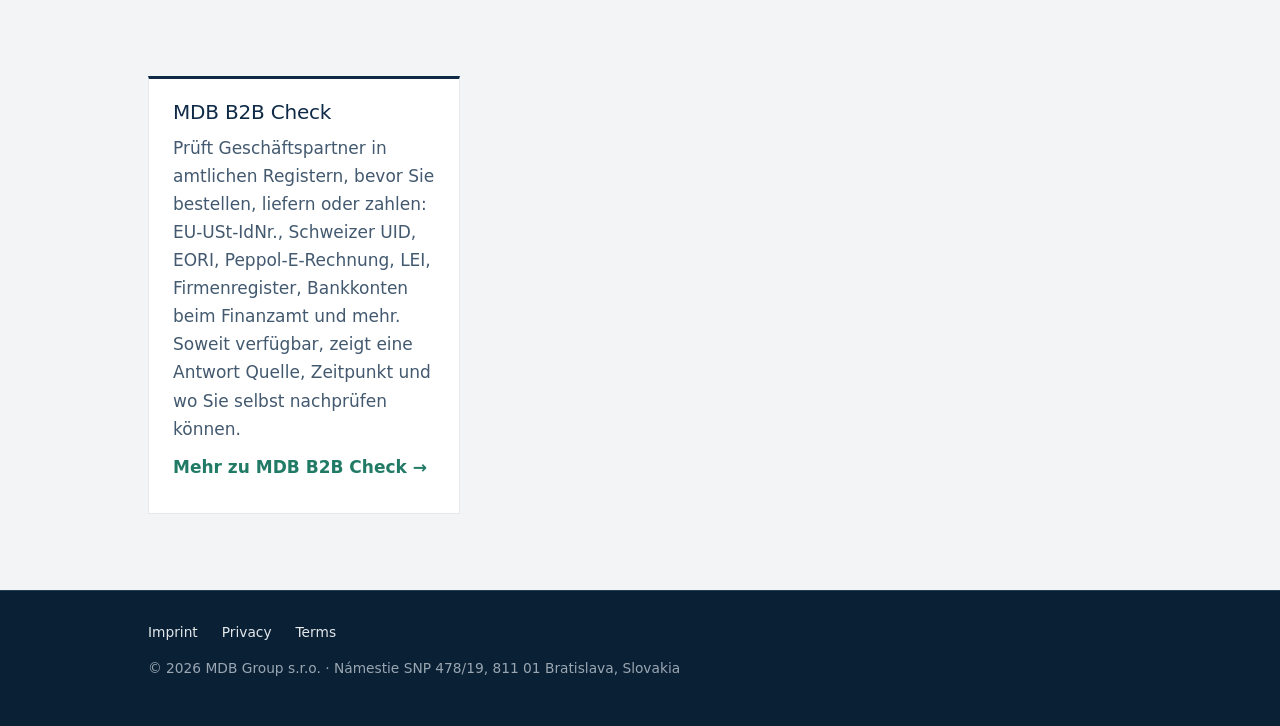
==== commit 6aa0fcec: "Merge pull request #7 from mdb-group-apps/feat/design-mdb-css App pages load the shared design asset" ====
--- a/apps/index.html
+++ b/apps/index.html
@@ -23,6 +23,7 @@
 <meta name="viewport" content="width=device-width, initial-scale=1">
 <title>Apps – MDB Group</title>
 <meta name="description" content="Apps by MDB Group: focused tools that solve one task each, in AI assistants such as Claude, in the browser and from your own programs.">
+<link rel="stylesheet" href="/assets/mdb.css">
 <link rel="stylesheet" href="/assets/site.css">
 <script src="/assets/lang.js"></script>
 </head>
--- a/assets/mdb.css
+++ b/assets/mdb.css
@@ -0,0 +1,133 @@
+/* MDB Group design: fonts, colours and building blocks shared by the pages of MDB Group (KONZEPT-DOKU, D-C, #161).
+   Source: MDB-apps design/mdb.css. The website keeps an exact copy in assets/mdb.css (tools/sync-design.mjs);
+   change it in MDB-apps, then copy. The first part is copied unchanged from index.html of the website.
+   Page-specific rules stay in each page's own stylesheet (website: assets/site.css), loaded after this file. */
+@font-face{font-family:"Inter";src:url(/fonts/inter-400.woff2) format("woff2");font-weight:400;font-style:normal;font-display:swap}
+@font-face{font-family:"Inter";src:url(/fonts/inter-600.woff2) format("woff2");font-weight:500 700;font-style:normal;font-display:swap}
+@font-face{font-family:"Poppins";src:url(/fonts/poppins-500.woff2) format("woff2");font-weight:500;font-style:normal;font-display:swap}
+@font-face{font-family:"Poppins";src:url(/fonts/poppins-700.woff2) format("woff2");font-weight:600 700;font-style:normal;font-display:swap}
+
+:root{--petrol:#0E2A47;--deep:#0A2035;--amber:#2FB58E;--paper:#FFFFFF;--tint:#F3F4F6;--ink:#1B2430;--muted:#5B6673;--line:#E4E8EB;--accent:#207A65;
+--sans:system-ui,-apple-system,"Segoe UI",Roboto,Helvetica,Arial,sans-serif}
+*{box-sizing:border-box}
+html{-webkit-text-size-adjust:100%}
+body{margin:0;background:var(--paper);color:var(--ink);font-family:var(--sans);font-size:17px;line-height:1.65}
+.wrap{max-width:1040px;margin:0 auto;padding:0 28px}
+header{background:#fff;border-bottom:1px solid var(--line)}
+header .wrap{display:flex;flex-wrap:wrap;gap:10px 32px;align-items:center;padding-top:20px;padding-bottom:20px}
+.logo{display:flex;align-items:center;font-weight:700;font-size:1.2rem;letter-spacing:-.01em;color:var(--petrol);text-decoration:none}
+.logo::before{content:"";width:16px;height:16px;background:var(--amber);margin-right:11px;border-radius:2px;box-shadow:6px 6px 0 -1px var(--petrol)}
+nav{display:flex;flex-wrap:wrap;gap:4px 28px;font-size:.95rem;margin-left:auto}
+nav a{color:var(--muted);text-decoration:none;padding:3px 0;border-bottom:2px solid transparent}
+nav a:hover{color:var(--ink)}
+nav a[aria-current]{color:var(--petrol);font-weight:600;border-bottom-color:var(--amber)}
+.lang{display:flex;gap:2px}
+.lang button{font:inherit;font-size:.78rem;font-weight:600;letter-spacing:.05em;padding:4px 10px;border:1px solid var(--line);background:#fff;color:var(--muted);cursor:pointer;border-radius:3px}
+.lang button[aria-pressed="true"]{background:var(--petrol);border-color:var(--petrol);color:#fff}
+h1,h2,h3{letter-spacing:-.02em;line-height:1.15}
+p,ul,dl{margin:0 0 14px}
+ul{padding-left:22px}
+dl{display:grid;grid-template-columns:minmax(130px,max-content) 1fr;gap:8px 28px}
+dt{color:var(--muted)}dd{margin:0}
+a{color:var(--accent)}
+.note{font-size:.85rem;color:var(--muted)}
+.pagehead{background:var(--petrol);color:#fff;padding:52px 0 46px;border-bottom:4px solid var(--amber)}
+.pagehead h1{font-size:2.6rem;font-weight:700;margin:0;color:#fff}
+.pagehead [lang="de"]{border-color:#263F59}
+body:not(.home) main{padding:48px 0 80px}
+body:not(.home) main .wrap>div[lang]{max-width:780px}
+body:not(.home) main h2{font-size:1.3rem;font-weight:700;color:var(--petrol);margin:36px 0 8px}
+body:not(.home) main h3{font-size:1.05rem;margin:24px 0 6px}
+.hero{background:var(--petrol);color:#FFFFFF;padding:84px 0 92px;overflow:hidden}
+.hero .wrap{display:grid;grid-template-columns:1.3fr .7fr;gap:40px;align-items:center}
+.eyebrow{font-size:.8rem;font-weight:700;letter-spacing:.16em;text-transform:uppercase;color:var(--amber);margin:0 0 22px}
+.hero h1{font-size:3.4rem;line-height:1.07;letter-spacing:-.03em;font-weight:700;margin:0 0 26px;color:#fff}
+.hero .lead{color:#E4E8EB;font-size:1.2rem;max-width:560px;margin:0 0 34px}
+.btn{display:inline-block;background:var(--amber);color:var(--petrol);font-weight:700;text-decoration:none;padding:13px 26px;border-radius:3px}
+.btn:hover{background:#4CBF9E}
+.art{width:100%;height:auto;max-width:340px;justify-self:end}
+.section{padding:76px 0}
+.section.tint{background:var(--tint)}
+.section.deep{background:var(--deep);color:#FFFFFF}
+.label{font-size:.8rem;font-weight:700;letter-spacing:.16em;text-transform:uppercase;color:var(--accent);margin:0 0 18px}
+.deep .label{color:var(--amber)}
+.statement{font-size:1.75rem;line-height:1.38;letter-spacing:-.015em;font-weight:500;max-width:840px;margin:0;color:var(--petrol)}
+.trio{display:grid;grid-template-columns:repeat(3,1fr);gap:44px;margin-top:8px}
+.trio>div{border-top:3px solid var(--petrol);padding-top:20px}
+.num{font-size:.9rem;font-weight:700;color:var(--accent);letter-spacing:.08em}
+.trio h3{font-size:1.25rem;margin:6px 0 10px;color:var(--petrol)}
+.trio p{color:#43596F;margin:0}
+.platforms{display:flex;flex-wrap:wrap;gap:6px 14px;align-items:baseline;font-size:2.4rem;font-weight:700;letter-spacing:-.025em;color:var(--petrol);margin:0 0 20px}
+.platforms i{font-style:normal;color:var(--amber)}
+.section .note{max-width:700px}
+.deep p{margin:0 0 10px}
+.mail{font-size:2rem;font-weight:700;letter-spacing:-.02em;color:#fff;text-decoration:none;border-bottom:3px solid var(--amber)}
+.mail:hover{color:var(--amber)}
+.deep .sub{color:#C5CCD3;margin-bottom:22px}
+footer{background:var(--deep);color:#9AA6B2;padding:30px 0 46px;font-size:.86rem;border-top:1px solid #263F59}
+footer a{color:#E4E8EB;margin-right:24px;text-decoration:none}
+footer a:hover{color:#fff;text-decoration:underline}
+footer p{margin:14px 0 0}
+html.js.en [lang="de"], html.js.de [lang="en"]{display:none}
+[lang="de"]{border-top:1px dashed var(--line);margin-top:40px;padding-top:32px}
+html.js [lang="de"]{border:0;margin:0;padding:0}
+nav span[lang="de"],footer span[lang="de"]{border:0;margin:0;padding:0}
+html:not(.js) nav span[lang="de"],html:not(.js) footer span[lang="de"]{display:none}
+a:focus-visible,button:focus-visible{outline:2px solid var(--amber);outline-offset:3px}
+@media (max-width:860px){.hero .wrap{grid-template-columns:1fr}.art{display:none}.hero h1{font-size:2.5rem}.trio{grid-template-columns:1fr;gap:30px}.platforms{font-size:1.8rem}.statement{font-size:1.4rem}.mail{font-size:1.4rem}nav{margin-left:0}.section{padding:52px 0}.hero{padding:56px 0 60px}}
+@media (max-width:600px){dl{grid-template-columns:1fr;gap:2px}dt{margin-top:10px}.pagehead h1{font-size:2rem}}
+
+:root[lang]{border:0!important;margin:0!important;padding:0!important}
+.logo{display:block;line-height:0}.logo::before{display:none}.logo svg{height:46px;width:auto}
+.skip{position:absolute;left:-9999px;top:0;background:#fff;color:var(--ink);padding:10px 16px;z-index:10}.skip:focus{left:12px;top:12px}
+.nf{padding-top:72px;padding-bottom:96px;min-height:50vh}.nf p{max-width:620px;font-size:1.1rem}
+@media print{header nav,.crumbs,.lang,.skip,.btn,.art,footer nav{display:none!important}
+*{background:#fff!important;color:#000!important;box-shadow:none!important}
+.pagehead,.hero,.section,.deep{padding:12px 0!important;border:0!important}
+.pagehead h1,.hero h1{color:#000!important;font-size:22pt!important}
+a{text-decoration:underline}a[href^="http"]::after{content:" (" attr(href) ")";font-size:9pt}
+html.js.en [lang="de"],html.js.de [lang="en"]{display:none!important}
+body{font-size:11pt}.wrap{max-width:none;padding:0}}
+
+:root{--sans:"Inter",system-ui,-apple-system,"Segoe UI",Roboto,Helvetica,Arial,sans-serif;--head:"Poppins","Inter",system-ui,Arial,sans-serif}
+h1,h2,.statement,.platforms,.mail{font-family:var(--head)}
+h1,h2,h3{letter-spacing:-.01em}
+.hero h1{font-weight:700;letter-spacing:-.02em}
+.pagehead h1{font-weight:500}
+body:not(.home) main h2{font-weight:500;font-size:1.35rem}
+.statement{font-weight:500;letter-spacing:-.01em}
+.platforms{font-weight:500;letter-spacing:-.01em}
+.platforms i{color:#279779}
+.mail{font-weight:500}
+.logo svg{height:30px;width:auto}
+nav a[aria-current]{border-bottom-color:#2FB58E}
+.btn{border-radius:2px}
+.lang button{border-radius:2px}
+.trio>div{border-top-color:#0E2A47}
+a:focus-visible,button:focus-visible{outline-color:#279779}
+.deep a:focus-visible,.hero a:focus-visible,footer a:focus-visible{outline-color:#2FB58E}
+.art{max-width:300px}
+
+/* ---------- App pages (A3, step W1) ---------- */
+.btn2{display:inline-block;background:transparent;color:#fff;font-weight:700;text-decoration:none;padding:12px 24px;border:1px solid #fff;border-radius:2px}
+.btn2:hover{background:#fff;color:var(--petrol)}
+.btns{display:flex;flex-wrap:wrap;gap:12px}
+.product .wrap{grid-template-columns:1.15fr .85fr;align-items:start}
+.product h1{font-size:2.8rem}
+.cards{display:grid;grid-template-columns:repeat(3,1fr);gap:24px}
+.card{background:#fff;border:1px solid var(--line);border-top:3px solid var(--petrol);padding:22px 24px}
+.card h2,.card h3{font-family:var(--head);font-weight:500;font-size:1.25rem;color:var(--petrol);margin:0 0 10px}
+.card p,.card ul{color:#43596F;margin:0 0 10px}
+.card ul{padding-left:18px}
+.card li{margin:0 0 4px}
+/* Breadcrumb and menu of an app (below the header on the pages of an app) */
+.crumbs{background:var(--tint);border-bottom:1px solid var(--line);font-size:.875rem}
+.crumbs .wrap{display:flex;flex-wrap:wrap;gap:6px 28px;align-items:center;justify-content:space-between;padding-top:10px;padding-bottom:10px}
+.crumbs nav{margin:0;font-size:inherit;gap:4px 22px}
+.crumbs ol{list-style:none;display:flex;flex-wrap:wrap;gap:4px 8px;margin:0;padding:0}
+.crumbs li+li::before{content:"\203A";margin-right:8px;color:var(--muted)}
+.crumbs ol a{text-decoration:underline;text-underline-offset:2px}
+.crumbs ol [aria-current]{color:var(--petrol);font-weight:600}
+.crumbs span[lang="de"]{border:0;margin:0;padding:0}
+html:not(.js) .crumbs span[lang="de"]{display:none}
+footer a[aria-current]{font-weight:600}
